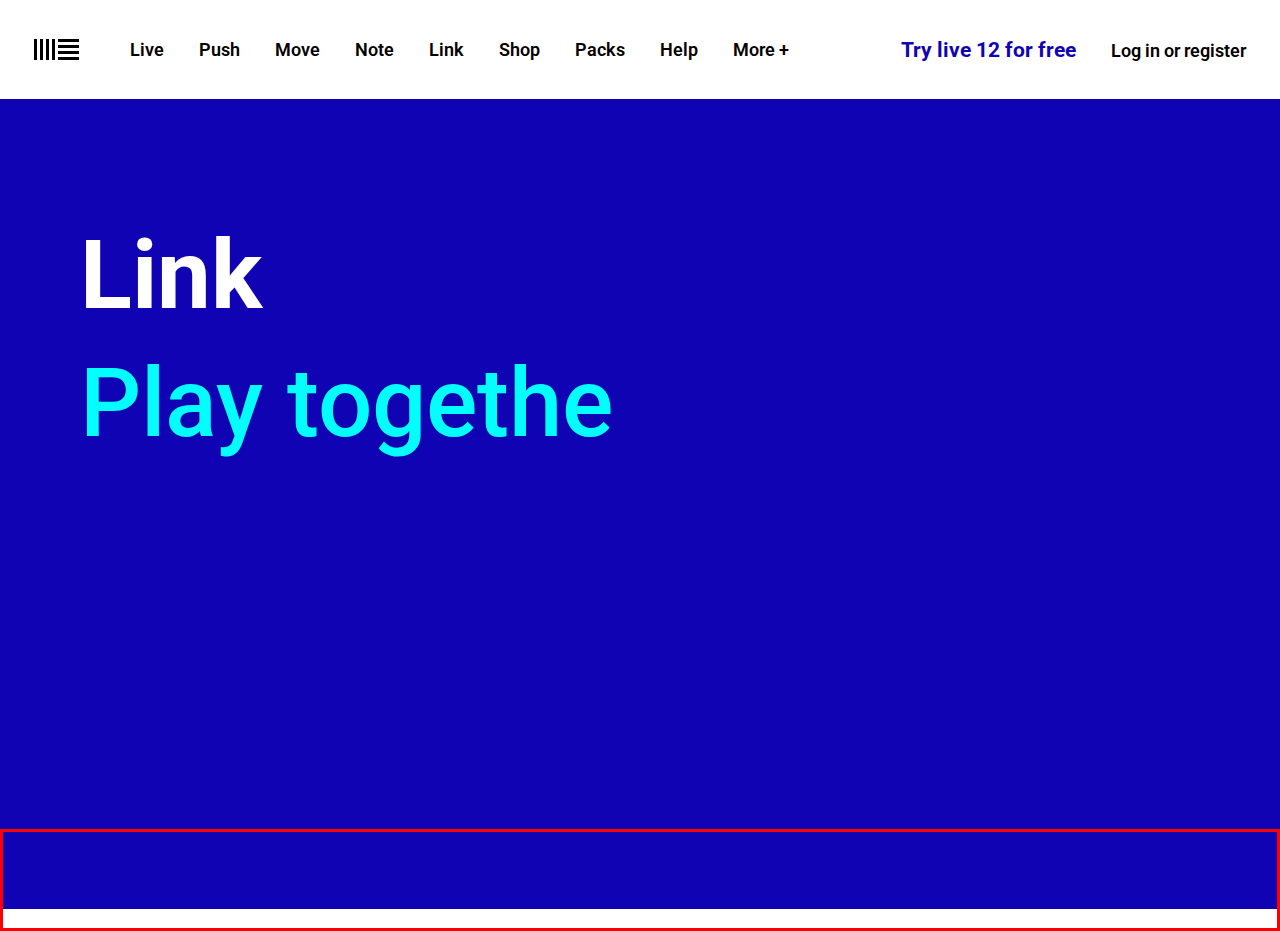
==== Link/index.html @ c5dab58b "done with the Note page" ====
<!DOCTYPE html>
<html lang="en">
  <head>
    <meta charset="UTF-8" />
    <meta name="viewport" content="width=device-width, initial-scale=1.0" />
    <title>Ableton Link:Connect music making apps with Ableton Live | Ableton</title>
    <link rel="stylesheet" href="./link.css" />
  </head>
  <body>
    <main>
      <header>
        <div class="menu_header">
          <div class="hallmark">
            <a class="header-icon" href="../index.html"
              ><img src="../svg/ableton-hallmark.ef5355379032 (2).svg" alt=""
            /></a>
            <h3>Menu</h3>

            <div class="live">
              <a href="../live/index.html">Live</a>
              <a href="../push/index.html">Push</a>
              <a href="../move/index.html">Move</a>
              <a href="../note/index.html">Note</a>
              <a href="#">Link</a>
              <a href="">Shop</a>
              <a href="">Packs</a>
              <a href="">Help</a>
              <a href="">More +</a>
            </div>
          </div>
        </div>

        <div class="menu_header__2">
          <a class="for-free" href="">Try live 12 for free</a>
          <a class="register" href="">Log in or register</a>
        </div>
      </header>

      <div class="faster">
        <h1>Link</h1>
        <p>
            Play togethe
        </p>
      </div>

      <section id="everthing">
         <div class="acoustic_instruments">

         </div>
      </section>
---- Link/link.css ----
@import url("https://fonts.googleapis.com/css2?family=Roboto:ital,wght@0,100..900;1,100..900&display=swap");

* {
  margin: 0;
  padding: 0;
  box-sizing: border-box;
  font-family: "Roboto", serif;
  font-optical-sizing: auto;
}

header a {
  margin: 1rem;
  text-decoration: none;
}

header {
  display: flex;
  padding: 1.1rem;
  font-size: small;
  align-items: center;
  justify-content: space-between;
  height: 11vh;
}

main {
  width: 100%;
}

.header-icon {
  width: 4rem;
  display: flex;
}

.hallmark {
  /* width: 4rem; */
  display: flex;
  align-items: center;
}

.hallmark a {
  font-size: large;
  text-decoration: none;
  font-weight: 600;
  color: black;
}

.for-free {
  font-size: 1.3rem;
  font-weight: 700;
  color: #0f03b3;
}

.register {
  font-size: large;
  font-weight: 600;
  color: black;
}

.hallmark h3 {
  display: none;
}

.faster {
  display: flex;
  flex-direction: column;
  background: #0f03b3;
  /* background: url(./images/poster-header-mobile_bg.avif) ; */
  background-size: cover;
  background-position: center;
  background-repeat: no-repeat;
  padding: 7rem 10rem 4rem 5rem;
  width: 100%;
  height: 90vh;
  z-index: -1;
  color: white;
  font-weight: 200;
  font-size: 2rem;
}

.faster h1 {
  width: fit-content;
  font-size: 6rem;
  padding: 0.5rem 0rem;
}

.faster p {
  color: #00ffff;
  font-size: 6rem;
  font-weight: 500;
  width: fit-content;
  padding: 0.5rem 0rem;
}

.faster a {
  color: white;
  background: #0f03b3;
  width: fit-content;
  text-decoration: none;
  padding: 0.5rem 1rem;
}

#everthing {
    border: 3px solid red;
    margin-top: -5rem;
    padding-top: 6rem;
}
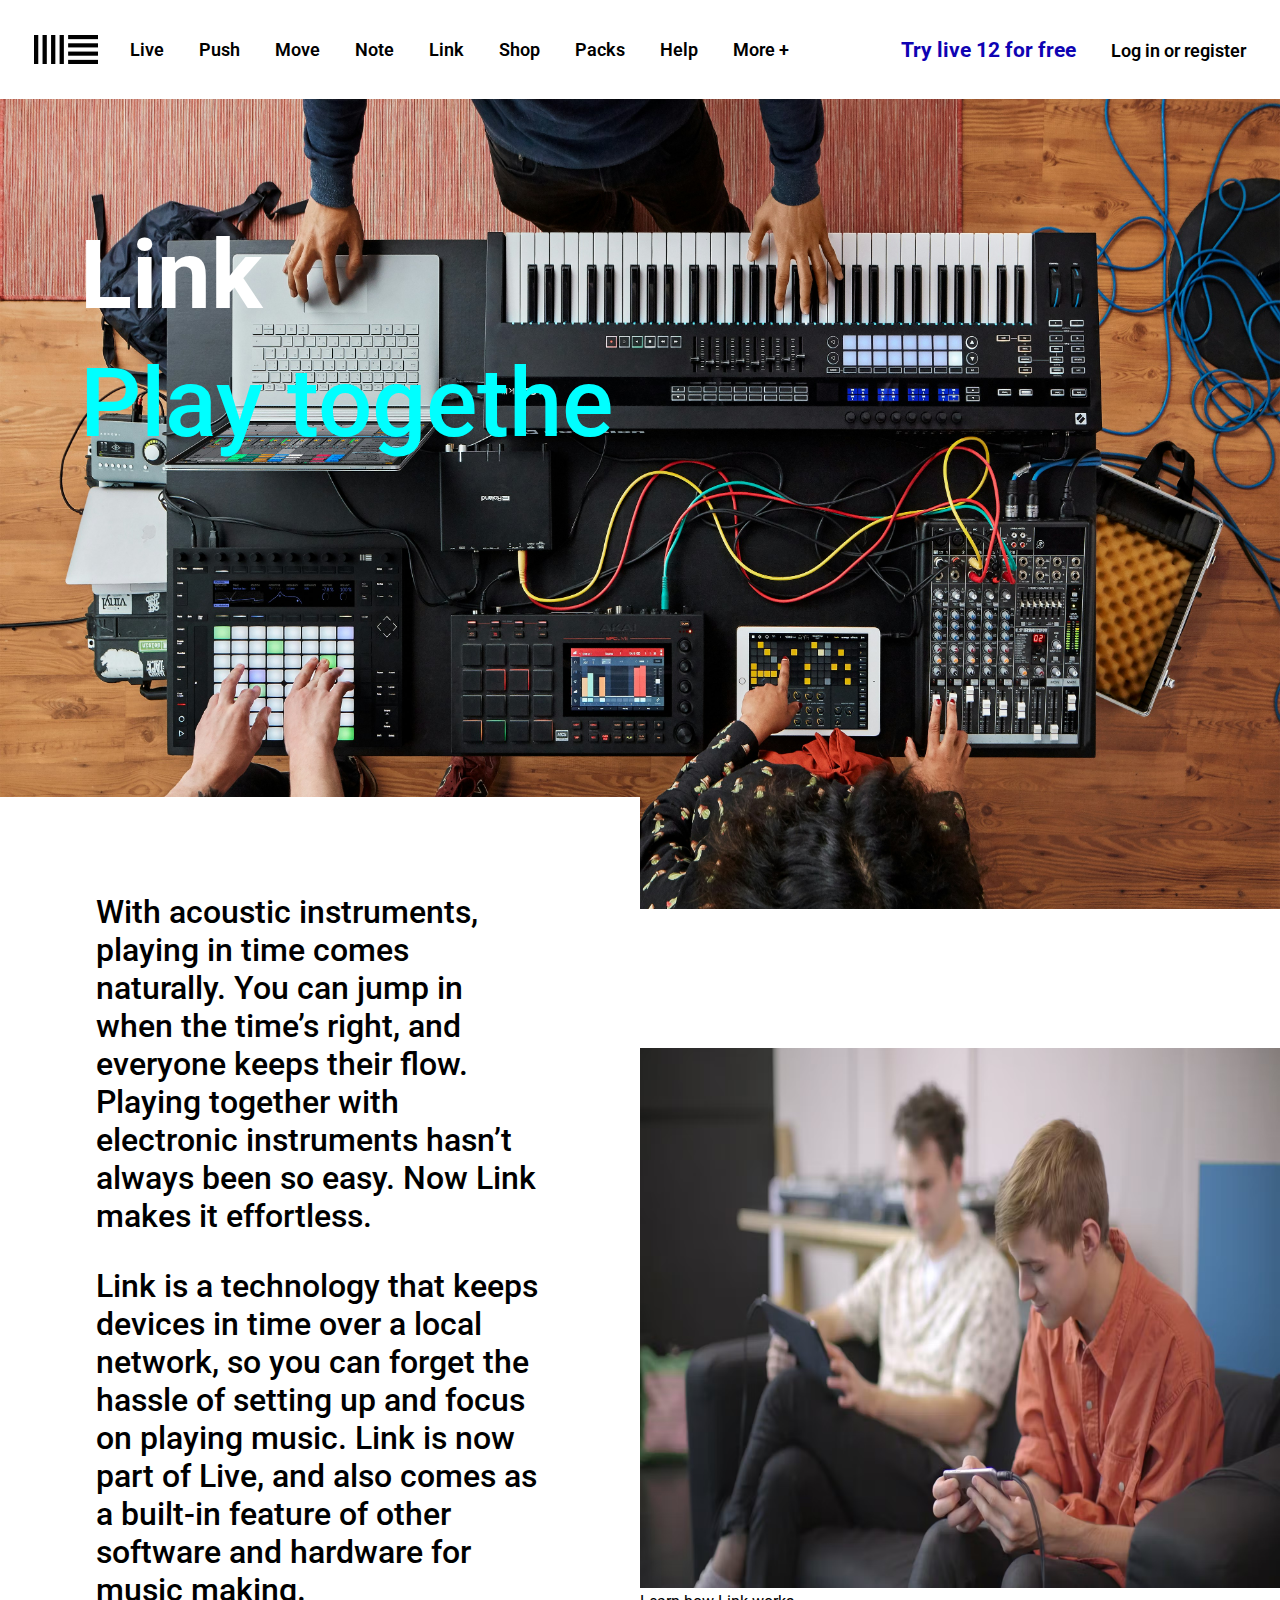
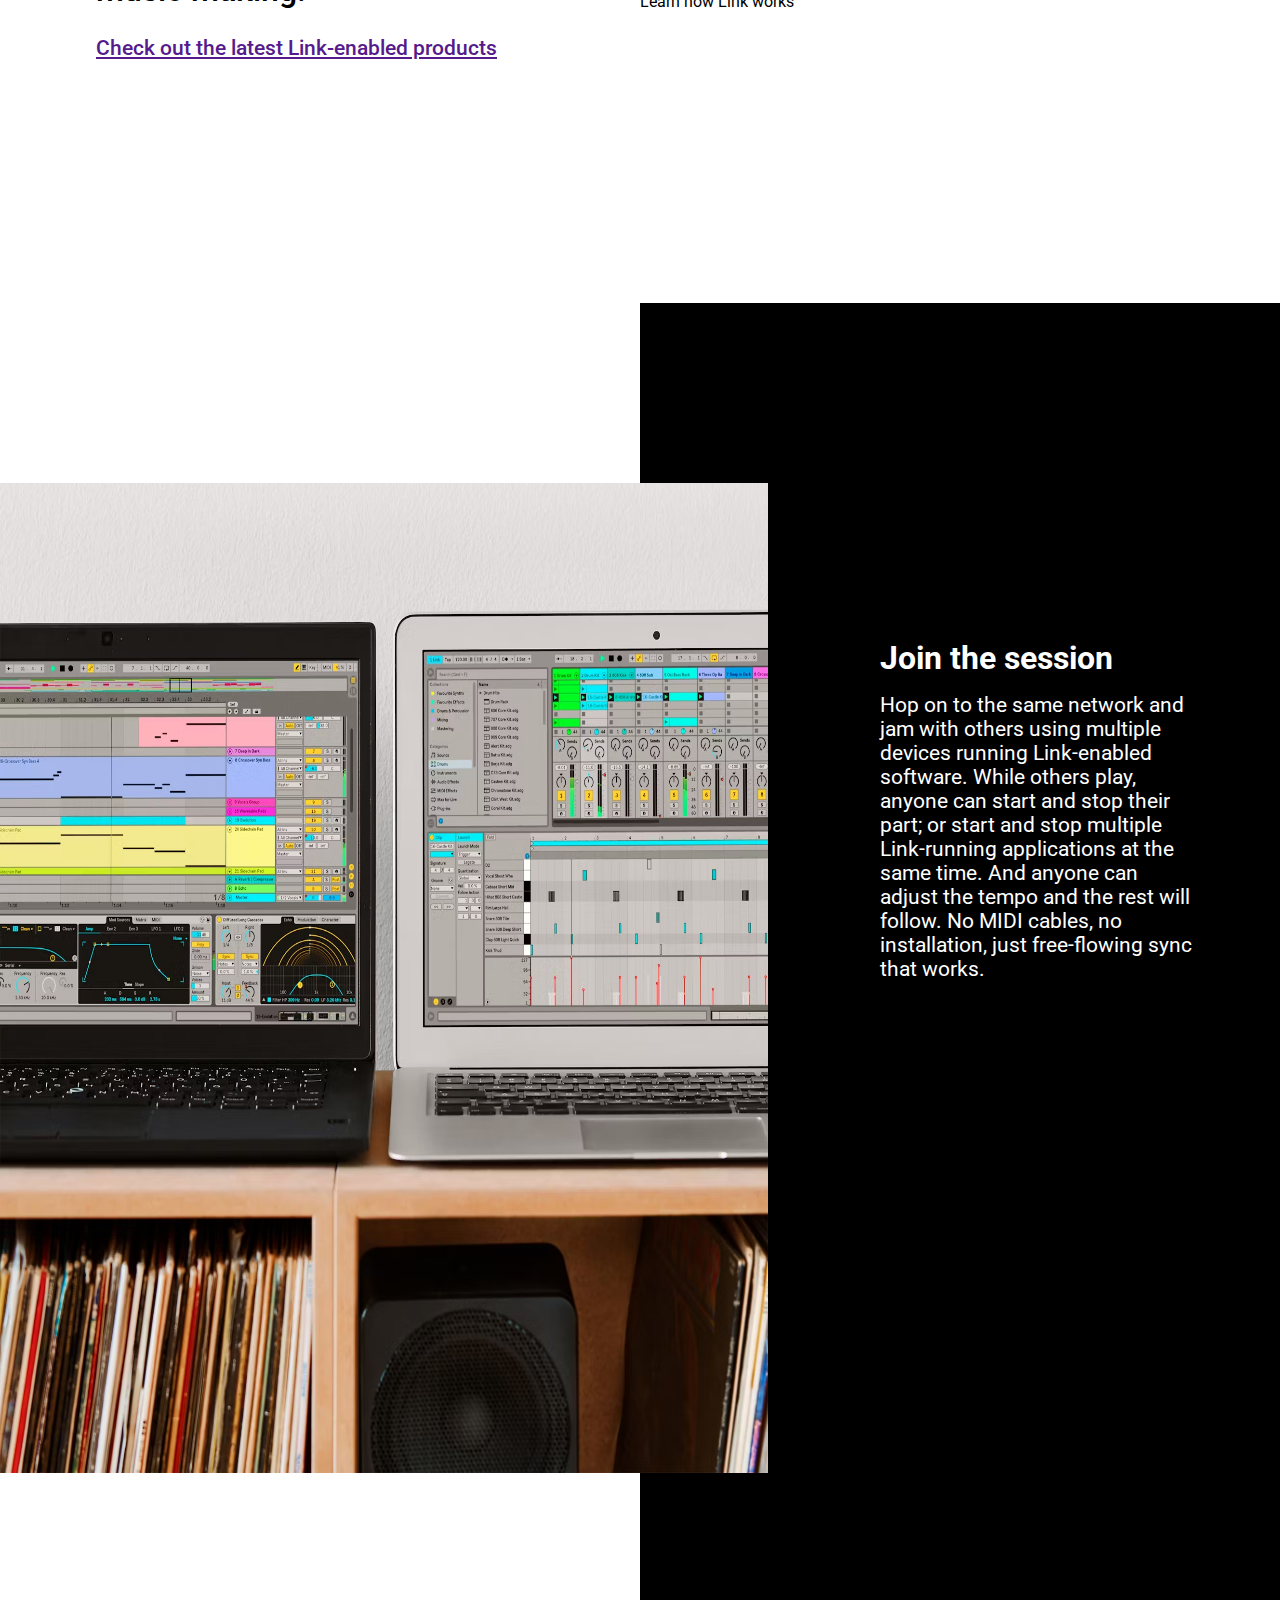
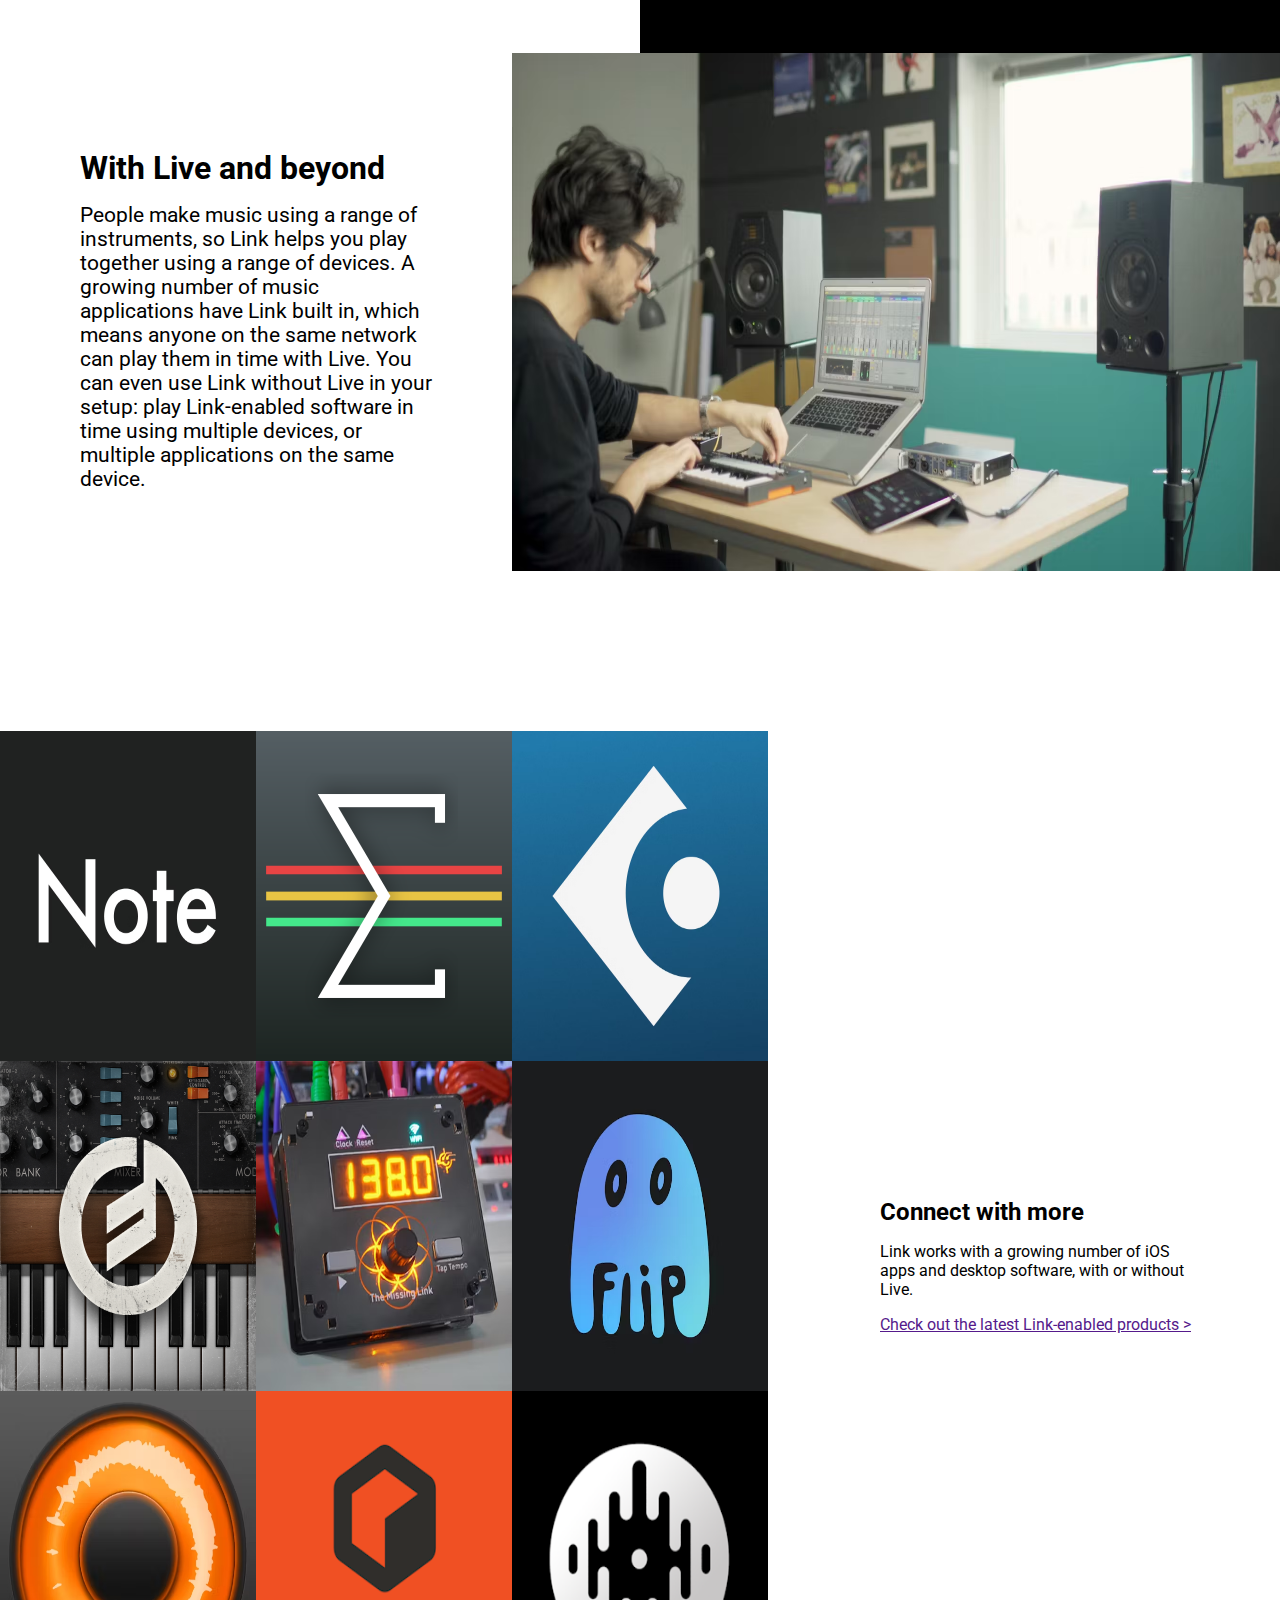
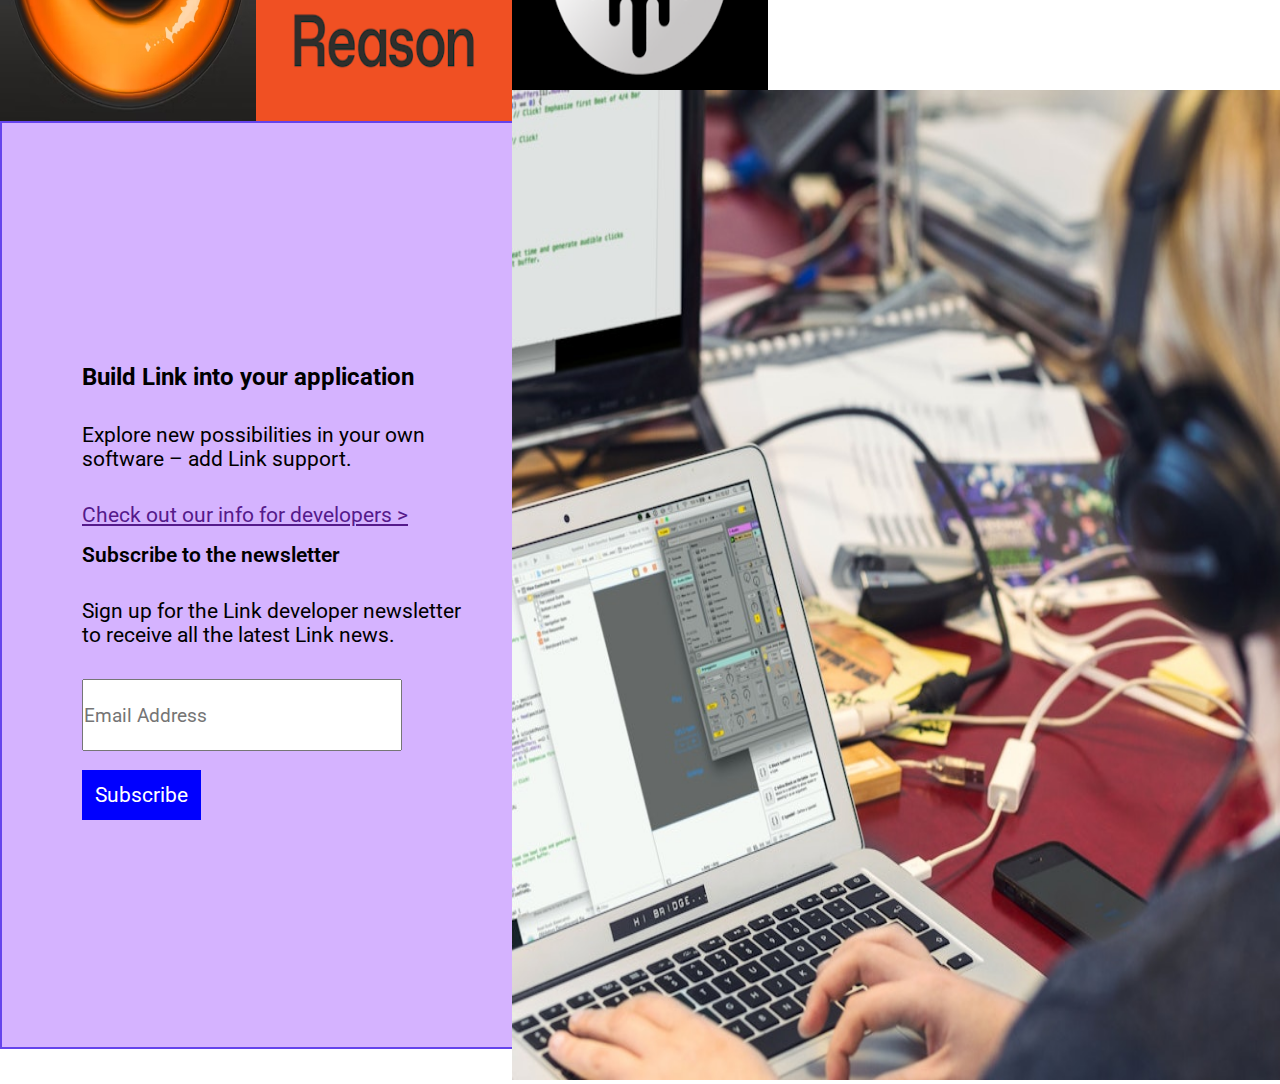
==== commit 565b957d: "finish whth the Link page" ====
--- a/Link/index.html
+++ b/Link/index.html
@@ -43,8 +43,174 @@
         </p>
       </div>
 
-      <section id="everthing">
+      <section id="everthing_one">
          <div class="acoustic_instruments">
-
+           <div class="acoustic">
+            <p>
+                With acoustic instruments, playing in 
+                time comes naturally. You can jump in 
+                when the time’s right, and everyone 
+                keeps their flow. Playing together with 
+                electronic instruments hasn’t always been 
+                so easy. Now Link makes it effortless.
+            </p>
+            <p>
+                Link is a technology that keeps 
+                devices in time over a local network, 
+                so you can forget the hassle of setting 
+                up and focus on playing music. Link is 
+                now part of Live, and also comes as a 
+                built-in feature of other software and 
+                hardware for music making.
+            </p>
+            <a href="">Check out the latest Link-enabled products</a>
+           </div>
+           <div class="acoustic_image">
+            <img src="./link-images/poster-about__1.avif" alt="poster-about">
+            <p>
+                Learn how Link works
+            </p>
+           </div>
          </div>
+      </section>
+
+
+
+      <section id="everthing_two">
+        <div class="session">
+           <div class="session_image">
+            <img src="./link-images/photo-live__2.avif" alt="photo-live">
+        </div>
+        <div class="session_pp">
+            <h2>
+               Join the session
+            </h2>
+            <p>
+              Hop on to the same network and jam with 
+              others using multiple devices running 
+              Link-enabled software. While others play, 
+              anyone can start and stop their part; or 
+              start and stop multiple Link-running 
+              applications at the same time. And anyone 
+              can adjust the tempo and the rest will follow. 
+              No MIDI cables, no installation, just free-flowing 
+              sync that works.
+            </p>
+        </div>
+        </div>
+        
+      
+        <div class="beyond">
+           <div class="beyond_image">
+            <img src="./link-images/poster-studio__3.avif" alt="poster-studio">
+        </div>
+        <div class="beyond_pp">
+            <h2>
+               With Live and beyond
+            </h2>
+            <p>
+              People make music using a range of 
+              instruments, so Link helps you play together 
+              using a range of devices. A growing number 
+              of music applications have Link built in, 
+              which means anyone on the same network can 
+              play them in time with Live. You can even use 
+              Link without Live in your setup: play Link-enabled 
+              software in time using multiple devices, or 
+              multiple applications on the same device.
+            </p>
+        </div>
+
+        </div>
+      </section>
+
+      <section>
+        <div class="connect">
+            <div class="connect_image">
+              <div class="connect_image-div">
+                <div class="connect_image-small">
+                <img src="./link-images/app-icon-note_001.avif" alt="app-icon-note">
+              </div>
+              <div class="connect_image-small">
+                <img src="./link-images/app-icon-aum002.png" alt="app-icon-aum002">
+              </div>
+              <div class="connect_image-small">
+                <img src="./link-images/app-icon-cubasis003.avif" alt="app-icon-cubasis">
+              </div>
+              </div>
+
+              <div class="connect_image-div">
+                <div class="connect_image-small">
+                <img src="./link-images/app-icon-minimoog-model-d004.png" alt="app-icon-minimoog-model">
+              </div>
+              <div class="connect_image-small">
+                <img src="./link-images/app-icon-the-missing-link-desktop005.avif" alt="app-icon-the-missing">
+              </div>
+              <div class="connect_image-small">
+                <img src="./link-images/app-icon-flip-sampler006.avif" alt="app-icon-flip">
+              </div>
+              </div>
+
+              <div class="connect_image-div">
+                <div class="connect_image-small">
+                <img src="./link-images/app-icon-loopy-hd007.avif" alt="app-icon-loopy">
+              </div>
+              <div class="connect_image-small">
+                <img src="./link-images/app-icon-reason008.png" alt="app-icon">
+              </div>
+              <div class="connect_image-small">
+                <img src="./link-images/app-icon-serato-dj009.png" alt="app-icon-serato">
+              </div>
+              </div>
+              
+              
+              
+            </div>
+            
+            <div class="connect_pp">
+               <h2>
+                 Connect with more
+               </h2>
+               <p>
+                 Link works with a growing number of iOS 
+                 apps and desktop software, with or 
+                 without Live.
+               </p>
+               <a href="">Check out the latest Link-enabled products ></a>
+            </div>
+        </div>
+      </section>
+
+      <section>
+         <div class="application">
+           <div class="application_image">
+            <img src="./link-images/photo-build__4last.jpg" alt="photo-build">
+        </div>
+        <div class="application_pp">
+            <h2>
+               Build Link into your
+                application
+            </h2>
+            <p class="explore">
+              Explore new possibilities in your own 
+              software – add Link support.
+            </p>
+            <a href="">Check out our info for developers ></a>
+            <p class="subscribe">
+             Subscribe to the newsletter
+            </p>
+            <p class="explore">
+              Sign up for the Link developer newsletter to 
+              receive all the latest Link news.
+            </p>
+            <form>
+               <input type="text"
+               placeholder="Email Address">
+            </form>
+            
+            <a class="button">
+                Subscribe
+            </a>
+        </div>
+        </div>
       </section>--- a/Link/link.css
+++ b/Link/link.css
@@ -24,7 +24,13 @@
 }
 
 main {
+    display: flex;
+    flex-direction: column;
+    /* align-items: center; */
+    justify-content: center;
+    margin: auto;
   width: 100%;
+  max-width: 1630px;
 }
 
 .header-icon {
@@ -64,8 +70,8 @@
 .faster {
   display: flex;
   flex-direction: column;
-  background: #0f03b3;
-  /* background: url(./images/poster-header-mobile_bg.avif) ; */
+  /* background: #038ab3; */
+  background: url(./link-images/header__bg.jpg) ;
   background-size: cover;
   background-position: center;
   background-repeat: no-repeat;
@@ -78,6 +84,11 @@
   font-size: 2rem;
 }
 
+img {
+    width: 100%;
+    height: 100%;
+}
+
 .faster h1 {
   width: fit-content;
   font-size: 6rem;
@@ -92,16 +103,642 @@
   padding: 0.5rem 0rem;
 }
 
-.faster a {
-  color: white;
-  background: #0f03b3;
-  width: fit-content;
-  text-decoration: none;
-  padding: 0.5rem 1rem;
-}
-
-#everthing {
-    border: 3px solid red;
-    margin-top: -5rem;
-    padding-top: 6rem;
-}+#everthing_one {
+    padding-bottom: 4rem;
+    margin-top: -7rem;
+    
+}
+
+.acoustic_instruments {
+    display: flex;
+    align-items: center;
+    justify-content: center;
+    width: 100%;
+    height: fit-content;
+}
+
+.acoustic {
+    width: 50%;
+    background: white;
+    font-size: 2rem;
+    font-weight: 500;
+     /* height: 120vh; */
+    margin: 0rem 0rem 6rem 0rem;
+    padding: 5rem 4rem; 
+}
+
+.acoustic p {
+    padding: 1rem 2rem;
+}
+
+.acoustic a {
+    font-size: 1.3rem;
+    padding: 1rem 0rem 1rem 2rem;
+}
+
+.acoustic_image {
+    height: 60vh;
+    width: 50%;
+}
+
+#everthing_two {
+    width: 100%;
+}
+
+.session {
+    display: flex;
+    justify-content: flex-end;
+    align-items: center;
+    position: relative;
+}
+
+.session_image {
+    height: 110vh;
+    position: absolute;
+    width: 60vw;
+    left: 0rem;
+}
+
+.session_pp {
+    width: 50%;
+    color: white;
+     height: 150vh;
+    background: black;
+    padding: 20rem 5rem 20rem 15rem;
+    z-index: -2;
+}
+
+.session_pp p {
+    font-size: 1.3rem;
+}
+
+.session_pp h2 {
+    margin: 1rem 0rem;
+    font-size: 2rem;
+}
+
+.beyond {
+   display: flex;
+   flex-direction: row-reverse;
+   margin-bottom: 5rem;
+}
+
+.beyond_pp {
+    width: 40%;
+    padding: 5rem;
+    font-size: 1.3rem;
+}
+
+.beyond_pp h2 {
+    margin: 1rem 0rem;
+    font-size: 2rem;
+}
+
+.beyond_image {
+    width: 60%;
+}
+
+.connect {
+    display: flex;
+    justify-content: flex-end;
+    align-items: center;
+    margin-top: 5rem;
+    position: relative;
+    height: 110vh;
+}
+
+.connect_image{
+    height: 110vh;
+    display: flex;
+    flex-direction: column;
+    position: absolute;
+    width: 60vw;
+    left: 0rem;
+}
+
+.connect_image-small{
+    /* height: 32%; */
+    width: 33.4%;
+}
+
+.connect_image-div {
+    display: flex;
+    width: 100%;
+    height: 33.4%;
+}
+
+.connect_pp p{
+    padding: 1rem 0rem ;
+}
+
+.connect_pp{
+    width: 50%;
+    padding: 20rem 5rem 15rem 15rem;
+    z-index: -2;
+}
+
+.application {
+    display: flex;
+    flex-direction: row-reverse;
+    justify-content: flex-end;
+    align-items: center;
+    position: relative;
+}
+
+.application_image {
+    height: 110vh;
+    position: absolute;
+    width: 60vw;
+    right: 0rem;
+}
+
+.application_pp {
+    border: 2px solid #2a09e2a6;
+    width: 50%;
+    background: #D5B3FF;
+    padding: 15rem 11rem 15rem 5rem;
+    z-index: -2;
+}
+
+.subscribe {
+    font-weight: 600;
+    margin: 1rem 0rem;
+}
+
+.application_pp p {
+    font-size: 1.3rem;
+}
+
+.application_pp a {
+    font-size: 1.3rem;
+}
+
+.explore {
+    margin: 2rem 0rem;
+}
+
+.button {
+    background: blue;
+     margin: 1rem 0rem;
+     color: white;
+     padding: 0.8rem;
+}
+
+
+input {
+    height: 8vh;
+    width: 25vw;
+    font-size: 1.2em;
+    margin-bottom: 2rem;
+}
+
+
+@media (max-width: 1200px) {
+   
+    header a {
+  margin: 0.3rem;
+}
+
+.hallmark a {
+  font-weight: 400;
+}
+
+.for-free {
+  font-size: 1.1rem;
+  font-weight: 400;
+}
+
+.register {
+   font-size: 1.1rem;
+  font-weight: 400;
+}
+
+.acoustic p {
+    padding: 1rem 2rem;
+}
+
+.session_pp {
+    padding: 20rem 2rem 10rem 11rem;
+}
+
+}
+
+@media (max-width: 1120px) {
+
+    #everthing_one {
+    /* height: 100vh; */
+}
+
+.acoustic p {
+    padding: 1rem 2rem;
+}
+
+.acoustic a {
+    font-size: 1.1rem;
+    padding: 1rem 0rem 1rem 2rem;
+}
+
+.acoustic_image {
+    height: 50vh;
+}
+    .acoustic {
+    font-size: 1.3rem;
+    font-weight: 500;
+    padding: 5rem 3rem; 
+}
+
+.session_image {
+    height: 90vh;
+}
+
+.session_pp p {
+    font-size: 1.3rem;
+}
+
+.session_pp h2 {
+    margin: 1rem 0rem;
+    font-size: 1.5rem;
+}
+
+.session_pp {
+     height: 120vh;
+    padding: 20rem 2rem 20rem 11rem;
+}
+
+.beyond_pp {
+    padding: 2rem 4rem;
+    font-size: 1.1rem;
+}
+
+.beyond_pp h2 {
+    margin: 1rem 0rem;
+    font-size: 1.3rem;
+}
+
+.connect {
+    height: 110vh;
+}
+
+.connect_image{
+    height: 90vh;
+}
+
+
+.connect_pp{
+    padding: 15rem 4rem 15rem 10rem;
+}
+
+.connect_pp p{
+    padding: 1rem 0rem ;
+}
+
+.application_image {
+    height: 90vh;
+}
+
+.application_pp {
+    padding: 10rem 11rem 10rem 5rem;
+}
+
+.application_pp p {
+    font-size: 1.1rem;
+}
+
+.application_pp a {
+    font-size: 1.1rem;
+}
+
+}
+
+@media (max-width: 1020px) {
+  header a {
+  margin: 0.2rem;
+}
+
+.for-free {
+    display: none;
+}
+
+.register {
+    display: none;
+}
+
+#everthing_one {
+    /* height: 110vh; */
+}
+
+.acoustic p {
+    padding: 1rem 0rem;
+}
+
+.acoustic a {
+    font-size: 1.1rem;
+    padding: 1rem 0rem 1rem 0rem;
+}
+
+.acoustic_image {
+    height: 50vh;
+}
+
+    .acoustic {
+    font-size: 1.3rem;
+    font-weight: 500;
+    padding: 5rem 3rem; 
+}
+
+.beyond_image {
+    margin-top: 1.5rem;
+    width: 55%;
+    height: 36vh;
+}
+
+.beyond_pp h2 {
+    margin-bottom: 1rem;
+    font-size: large;
+}
+
+.beyond {
+    margin-top: 3rem;
+}
+
+.beyond_pp {
+    padding: 1rem 2rem;
+    font-size: 1.1rem;
+}
+
+.application_image {
+    height: 65vh;
+}
+
+.application_pp {
+    padding: 3rem 10rem 3rem 5rem;
+}
+
+.application_pp h2 {
+    font-size: 1rem;
+}
+
+.application_pp p {
+    font-size: 0.8rem;
+}
+
+.application_pp a {
+    font-size: 1rem;
+}
+
+.connect {
+    height: 110vh;
+}
+
+.connect_image{
+    height: 80vh;
+}
+
+
+.connect_pp{
+    padding: 10rem 4rem 10rem 10rem;
+}
+
+.connect_pp h2{
+    font-size: large;
+
+}
+
+.session_image {
+    height: 65vh;
+}
+
+.session_pp p {
+    font-size: 1.1rem;
+}
+
+.session_pp {
+     height: 90vh;
+    padding: 7rem 2rem 10rem 8rem;
+}
+
+}
+
+@media (max-width: 770px) {
+
+    .faster {
+  align-items: flex-start;
+  padding: 2rem 1rem 4rem 5rem;
+  font-size: 0.5rem;
+}
+
+.faster h1 {
+  font-size: 4rem;
+}
+
+.faster p {
+  font-size: 4rem;
+}
+
+#everthing_one {
+    /* height: 100vh; */
+    margin-top: -7rem;
+    
+}
+
+.acoustic_instruments {
+    flex-direction: column;
+    width: 100%;
+}
+
+.acoustic {
+    width: 100%;
+    font-size: 1rem;
+    margin: 0rem;
+    padding: 3rem 2rem; 
+}
+
+.acoustic p {
+    padding: 1rem 2rem;
+}
+
+.acoustic a {
+    font-size: 1.2rem;
+    padding: 1rem 0rem 1rem 2rem;
+}
+
+.acoustic_image {
+    width: 100%;
+}
+
+.session {
+    flex-direction: column;
+}
+
+.session_image {
+    height: 100vh;
+    width: 100%;
+}
+
+.session_pp {
+    width: 100%;
+     height: 150vh;
+    padding: 2rem 2rem;
+}
+
+.session_pp p {
+    font-size: 1.1rem;
+}
+
+.session_pp h2 {
+    font-size: 1.5rem;
+}
+
+.beyond {
+   display: flex;
+   flex-direction: column-reverse;
+   margin-bottom: 5rem;
+}
+
+.beyond_pp {
+    width: 100%;
+    padding: 4rem;
+    font-size: 1rem;
+}
+
+.beyond_pp h2 {
+    margin: 1rem 0rem;
+    font-size: 1.3rem;
+}
+
+.beyond_image {
+    width: 100%;
+    height: 60vh;
+}
+
+.connect {
+    flex-direction: column-reverse;
+    justify-content: flex-start;
+    margin-top: 5rem;
+    height: 110vh;
+}
+
+.connect_image{
+    position: inherit;
+    width: 100%;
+}
+
+.connect_pp p{
+    padding: 1rem 0rem ;
+}
+
+.connect_pp{
+    width: 100%;
+    padding: 2rem 3rem ;
+}
+
+.application {
+    flex-direction: column-reverse;
+    justify-content: flex-start;
+}
+
+.application_image {
+    position: initial;
+    width: 100%;
+}
+
+.application_pp {
+    width: 100%;
+    padding: 5rem 4rem ;
+}
+
+.subscribe {
+    font-weight: 600;
+    margin: 1rem 0rem;
+}
+
+.application_pp p {
+    font-size: 1rem;
+}
+
+.application_pp a {
+    font-size: 1rem;
+}
+
+.button {
+    background: blue;
+     margin: 1rem 0rem;
+     color: white;
+     padding: 0.8rem;
+}
+
+
+input {
+    height: 6vh;
+    width: 50vw;
+    font-size: 1.2em;
+    margin-bottom: 2rem;
+}
+
+header a {
+    margin: 0;
+}
+
+.hallmark a {
+     font-size: small;
+}
+
+}
+
+@media (max-width: 500px) {
+
+    .faster h1 {
+  font-size: 2rem;
+}
+
+.faster p {
+  font-size: 2rem;
+}
+
+header a {
+  margin: 0.1rem;
+}
+
+.header-icon {
+  width: 3rem;
+  display: flex;
+}
+}
+/* @media (max-width: 1630px) {
+ 
+    .acoustic {
+    height: 90vh;
+    padding: 5rem 5rem; 
+}
+
+#everthing_one {
+    height: 100vh;
+}
+
+.session_image {
+    height: 70vh;
+    width: 60rem;
+}
+
+.session_pp {
+     height: 100vh;
+}
+
+.connect {
+    border: 9px solid #ff0000;
+     height: 110vh;
+}
+
+.connect_image{
+    height: 100vh;
+    width: 60rem;
+}
+
+.application_image {
+    height: 70vh;
+    width: 60rem;
+}
+
+
+
+} */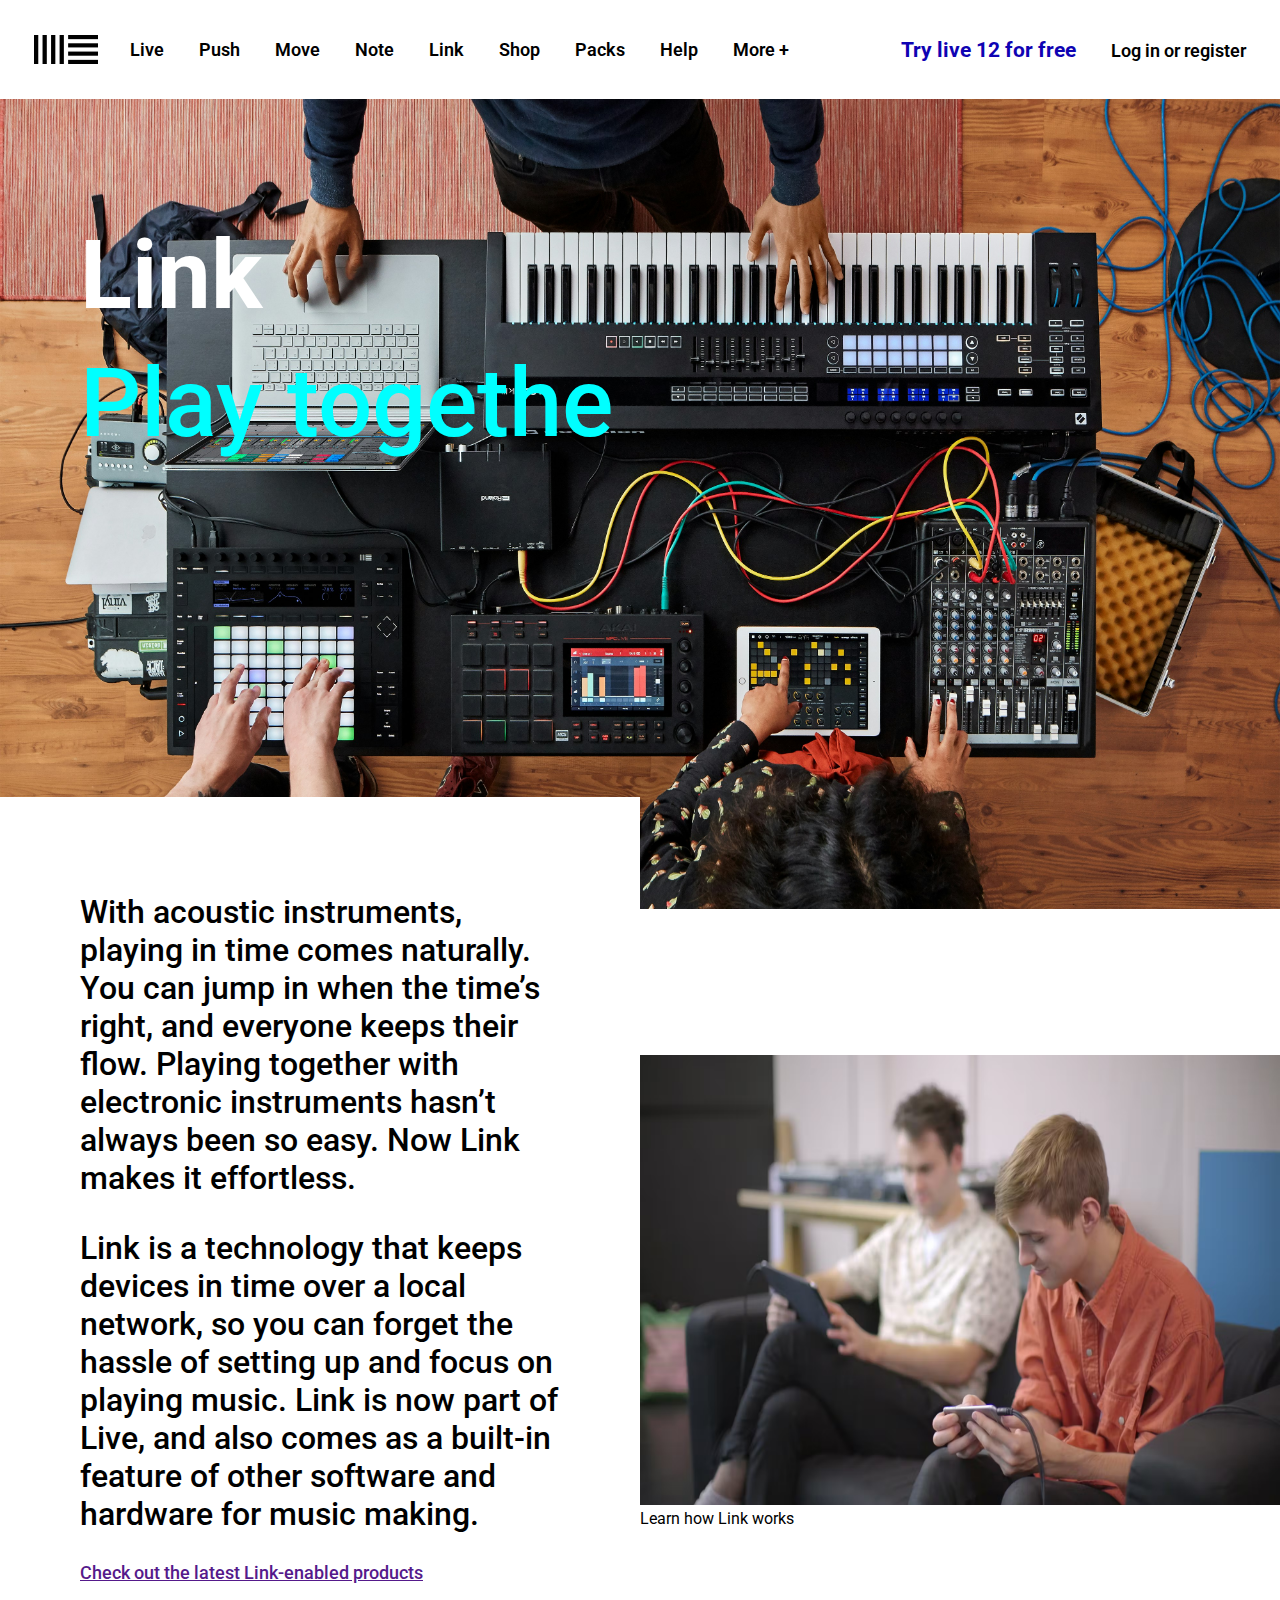
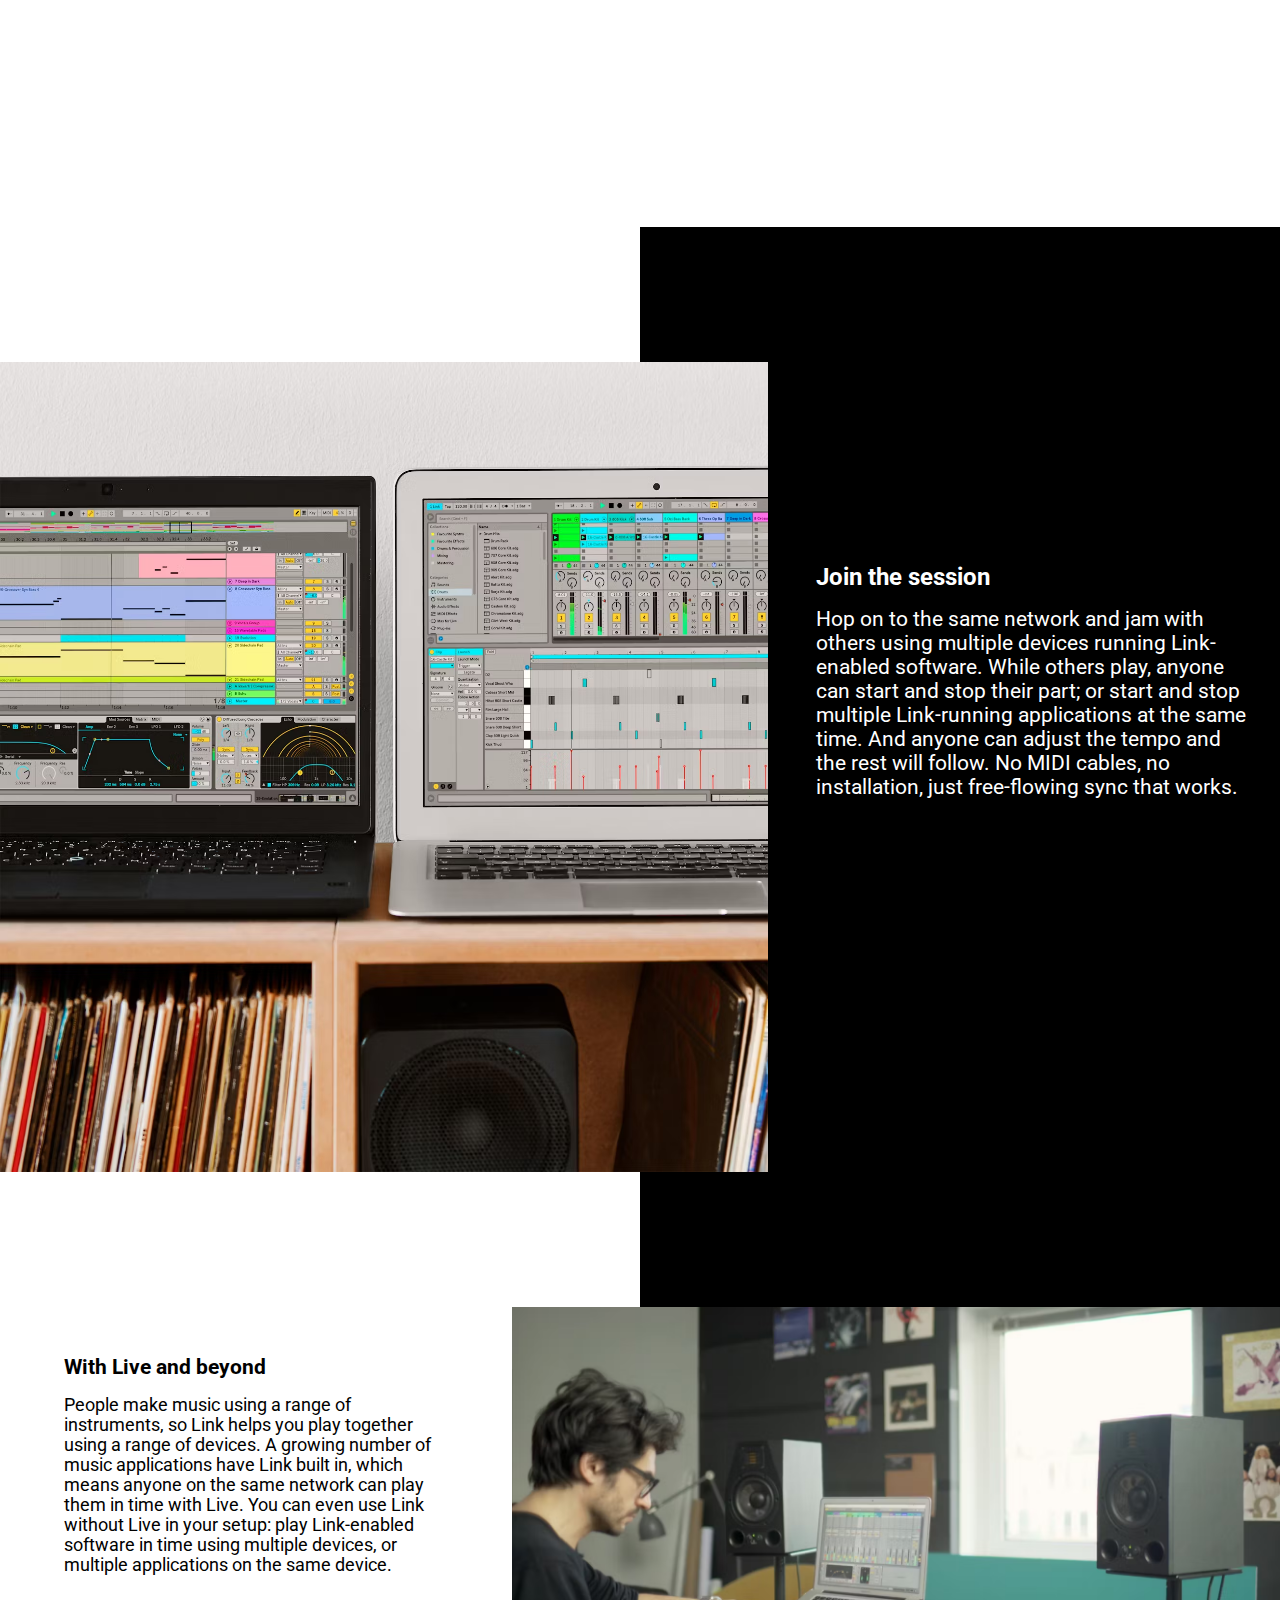
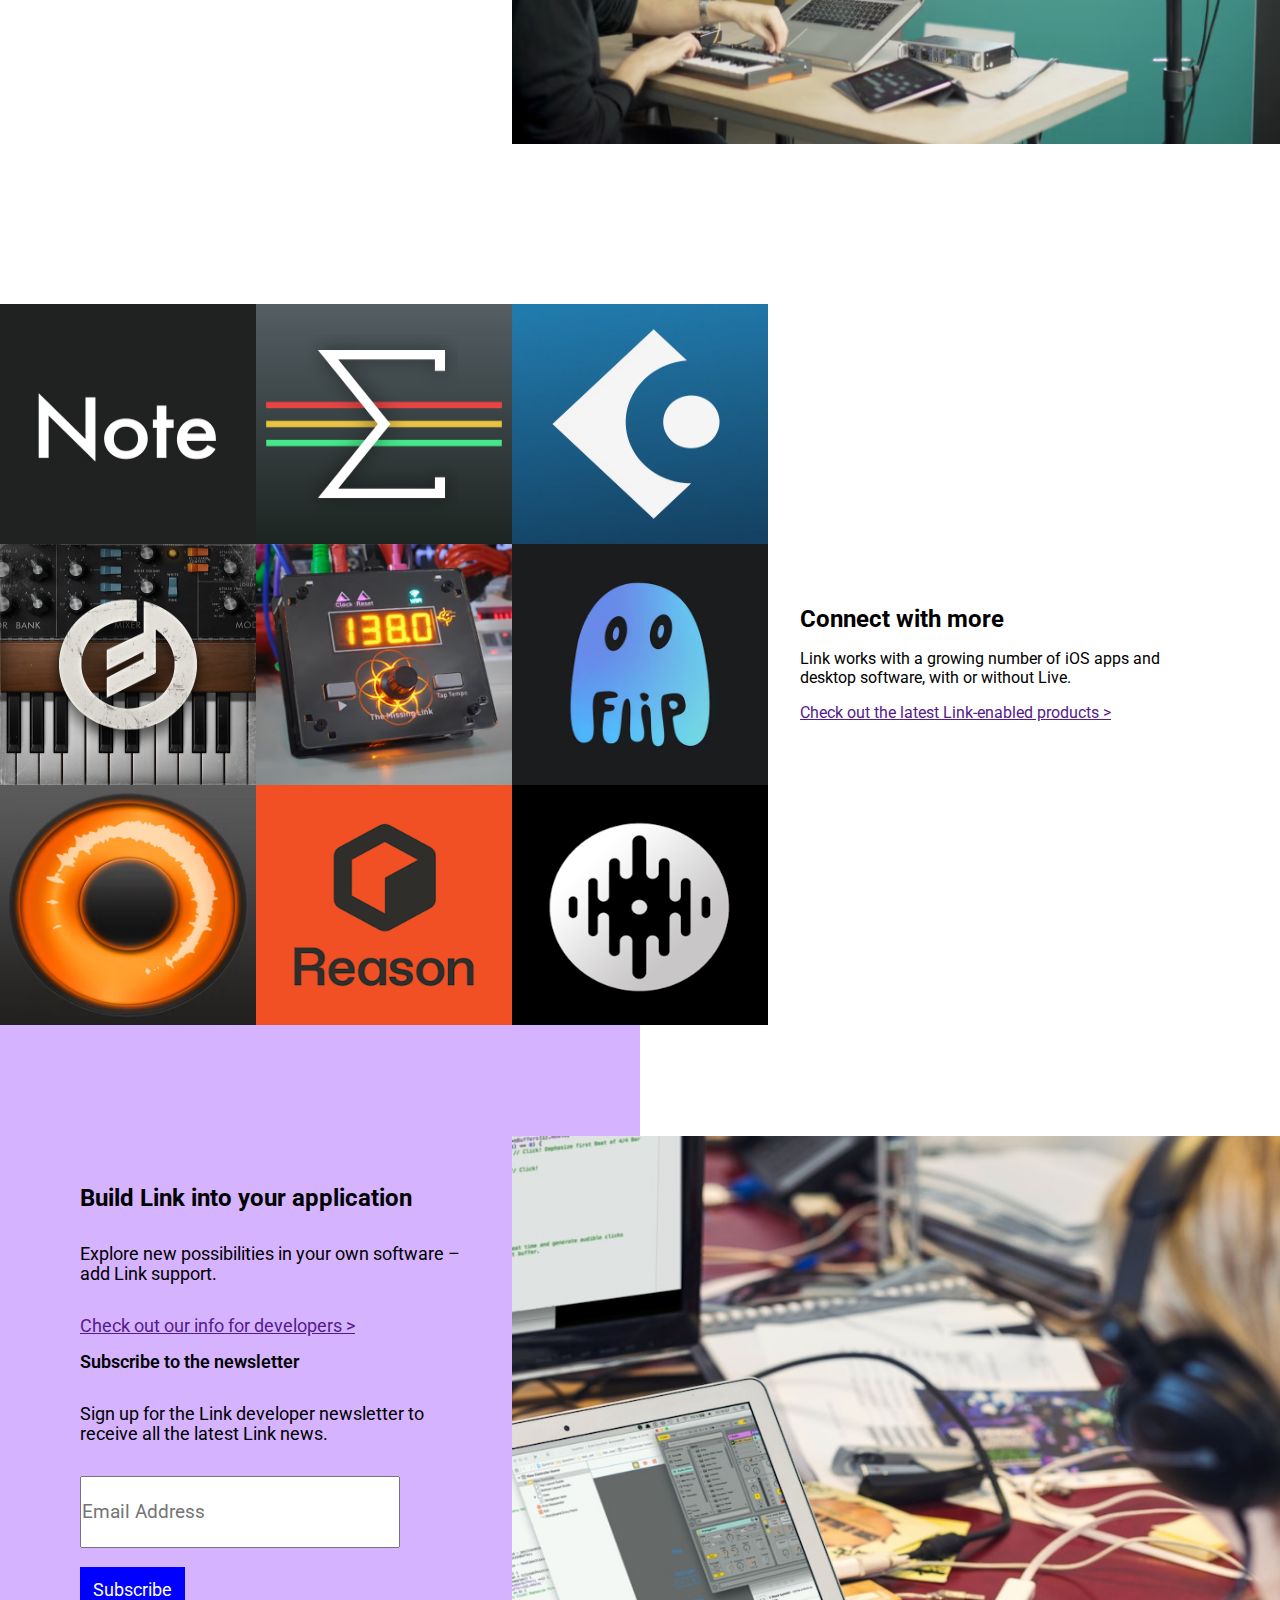
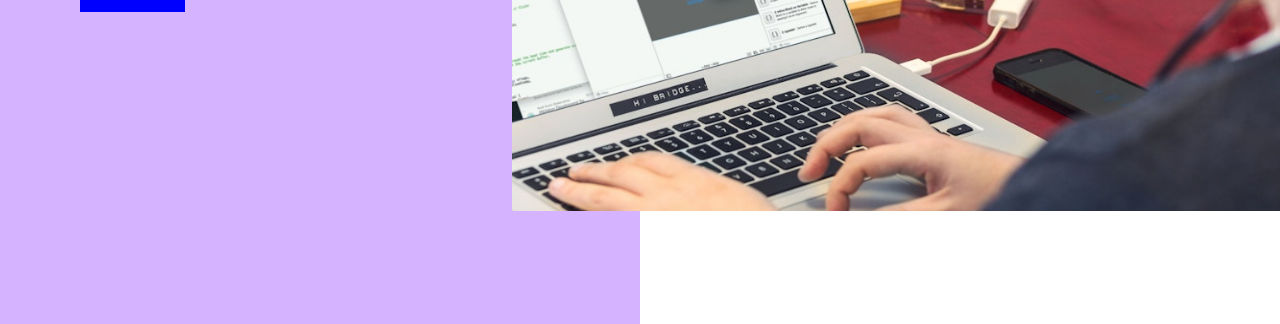
==== commit ee8e7b6c: "done with the Shop page" ====
--- a/Link/index.html
+++ b/Link/index.html
@@ -22,8 +22,8 @@
               <a href="../move/index.html">Move</a>
               <a href="../note/index.html">Note</a>
               <a href="#">Link</a>
-              <a href="">Shop</a>
-              <a href="">Packs</a>
+              <a href="../Shop/shop.html">Shop</a>
+              <a href="../Packs/index.html">Packs</a>
               <a href="">Help</a>
               <a href="">More +</a>
             </div>
--- a/Link/link.css
+++ b/Link/link.css
@@ -30,7 +30,7 @@
     justify-content: center;
     margin: auto;
   width: 100%;
-  max-width: 1630px;
+  /* max-width: 1630px; */
 }
 
 .header-icon {
@@ -243,20 +243,21 @@
     justify-content: flex-end;
     align-items: center;
     position: relative;
+    /* height: 200vh; */
 }
 
 .application_image {
-    height: 110vh;
+    height: 100vh;
     position: absolute;
     width: 60vw;
     right: 0rem;
 }
 
 .application_pp {
-    border: 2px solid #2a09e2a6;
     width: 50%;
+     height: 150vh;
     background: #D5B3FF;
-    padding: 15rem 11rem 15rem 5rem;
+    padding: 10rem 11rem 10rem 5rem;
     z-index: -2;
 }
 
@@ -292,6 +293,13 @@
     margin-bottom: 2rem;
 }
 
+@media (max-width: 1950px) {
+
+    .application_pp {
+    padding-top: 20rem;
+}
+}
+
 
 @media (max-width: 1200px) {
    
@@ -325,8 +333,6 @@
 
 @media (max-width: 1120px) {
 
-    #everthing_one {
-    /* height: 100vh; */
 }
 
 .acoustic p {
@@ -342,7 +348,7 @@
     height: 50vh;
 }
     .acoustic {
-    font-size: 1.3rem;
+    font-size: 2rem;
     font-weight: 500;
     padding: 5rem 3rem; 
 }
@@ -376,11 +382,11 @@
 }
 
 .connect {
-    height: 110vh;
+    height: 80vh;
 }
 
 .connect_image{
-    height: 90vh;
+    height: 80vh;
 }
 
 
@@ -393,11 +399,12 @@
 }
 
 .application_image {
-    height: 90vh;
+    height: 75vh;
 }
 
 .application_pp {
     padding: 10rem 11rem 10rem 5rem;
+     height: 100vh;
 }
 
 .application_pp p {
@@ -408,7 +415,6 @@
     font-size: 1.1rem;
 }
 
-}
 
 @media (max-width: 1020px) {
   header a {
@@ -423,9 +429,6 @@
     display: none;
 }
 
-#everthing_one {
-    /* height: 110vh; */
-}
 
 .acoustic p {
     padding: 1rem 0rem;
@@ -471,7 +474,8 @@
 }
 
 .application_pp {
-    padding: 3rem 10rem 3rem 5rem;
+    padding: 10rem 10rem 3rem 5rem;
+    height: 95vh;
 }
 
 .application_pp h2 {
@@ -487,7 +491,7 @@
 }
 
 .connect {
-    height: 110vh;
+    height: 80vh;
 }
 
 .connect_image{
